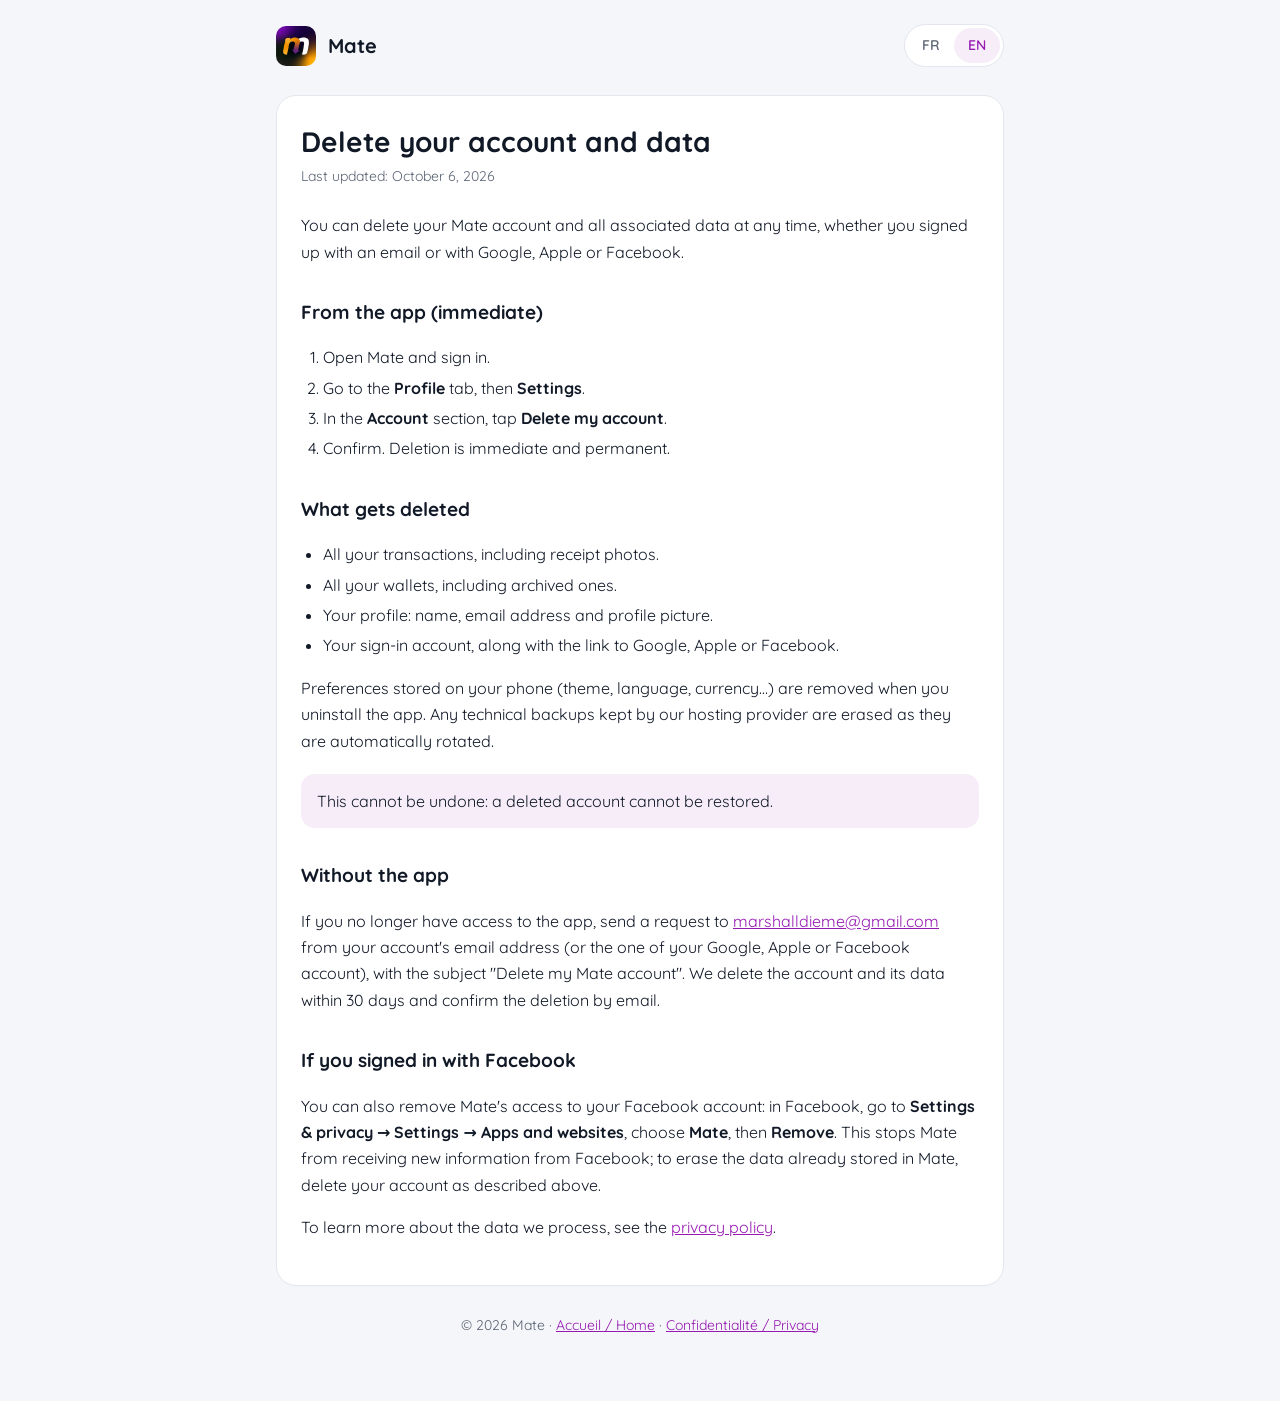
==== data-deletion.html @ c39caa6a "Pages légales de Mate : confidentialité et suppression des données Site statique bilingue (FR / EN) " ====
<!doctype html>
<html lang="fr">
<head>
  <meta charset="utf-8">
  <meta name="viewport" content="width=device-width, initial-scale=1">
  <title>Suppression des données – Mate</title>
  <meta name="title-fr" content="Suppression des données – Mate">
  <meta name="title-en" content="Data Deletion – Mate">
  <meta name="description" content="Comment supprimer ton compte et tes données Mate / How to delete your Mate account and data">
  <link rel="icon" href="assets/icon.png">
  <link rel="preconnect" href="https://fonts.googleapis.com">
  <link rel="preconnect" href="https://fonts.gstatic.com" crossorigin>
  <link href="https://fonts.googleapis.com/css2?family=Quicksand:wght@400;600;700&display=swap" rel="stylesheet">
  <link rel="stylesheet" href="style.css">
  <script src="lang.js"></script>
</head>
<body>
<div class="page">
  <header>
    <a class="brand" href="index.html"><img src="assets/icon.png" alt="">Mate</a>
    <div class="lang-switch" role="group" aria-label="Langue / Language">
      <button type="button" data-set="fr" aria-pressed="true">FR</button>
      <button type="button" data-set="en" aria-pressed="false">EN</button>
    </div>
  </header>

  <!-- ─────────────────────────── FRANÇAIS ─────────────────────────── -->
  <main class="card" data-lang="fr">
    <h1>Supprimer ton compte et tes données</h1>
    <p class="updated">Dernière mise à jour : 6 octobre 2026</p>

    <p>Tu peux supprimer ton compte Mate et toutes les données associées à tout moment, que tu te sois inscrit avec un email ou avec Google, Apple ou Facebook.</p>

    <h2>Depuis l'application (immédiat)</h2>
    <ol>
      <li>Ouvre Mate et connecte-toi.</li>
      <li>Va dans l'onglet <strong>Profil</strong>, puis <strong>Paramètres</strong>.</li>
      <li>Dans la section <strong>Compte</strong>, touche <strong>Supprimer mon compte</strong>.</li>
      <li>Confirme. La suppression est immédiate et définitive.</li>
    </ol>

    <h2>Ce qui est supprimé</h2>
    <ul>
      <li>Toutes tes transactions, y compris les photos de tickets de caisse.</li>
      <li>Tous tes portefeuilles, y compris ceux que tu avais archivés.</li>
      <li>Ton profil : nom, adresse email et photo de profil.</li>
      <li>Ton compte de connexion, ainsi que le lien avec Google, Apple ou Facebook.</li>
    </ul>
    <p>Les préférences enregistrées sur ton téléphone (thème, langue, devise…) disparaissent quand tu désinstalles l'application. Les sauvegardes techniques éventuelles de notre hébergeur sont effacées au fil de leur rotation automatique.</p>
    <div class="note">Cette action est irréversible : un compte supprimé ne peut pas être restauré.</div>

    <h2>Sans l'application</h2>
    <p>Si tu n'as plus accès à l'application, envoie une demande à <a href="mailto:marshalldieme@gmail.com?subject=Suppression%20de%20mon%20compte%20Mate">marshalldieme@gmail.com</a> depuis l'adresse email de ton compte (ou celle de ton compte Google, Apple ou Facebook), avec pour objet « Suppression de mon compte Mate ». Nous supprimons le compte et ses données dans un délai de 30 jours et te confirmons la suppression par email.</p>

    <h2>Si tu t'es connecté avec Facebook</h2>
    <p>Tu peux aussi retirer l'accès de Mate à ton compte Facebook : dans Facebook, va dans <strong>Paramètres et confidentialité → Paramètres → Applications et sites web</strong>, choisis <strong>Mate</strong> puis <strong>Supprimer</strong>. Cela empêche Mate de recevoir de nouvelles informations de Facebook ; pour effacer les données déjà enregistrées dans Mate, supprime ton compte comme indiqué ci-dessus.</p>

    <p>Pour en savoir plus sur les données traitées, consulte la <a href="privacy.html">politique de confidentialité</a>.</p>
  </main>

  <!-- ─────────────────────────── ENGLISH ─────────────────────────── -->
  <main class="card" data-lang="en" hidden>
    <h1>Delete your account and data</h1>
    <p class="updated">Last updated: October 6, 2026</p>

    <p>You can delete your Mate account and all associated data at any time, whether you signed up with an email or with Google, Apple or Facebook.</p>

    <h2>From the app (immediate)</h2>
    <ol>
      <li>Open Mate and sign in.</li>
      <li>Go to the <strong>Profile</strong> tab, then <strong>Settings</strong>.</li>
      <li>In the <strong>Account</strong> section, tap <strong>Delete my account</strong>.</li>
      <li>Confirm. Deletion is immediate and permanent.</li>
    </ol>

    <h2>What gets deleted</h2>
    <ul>
      <li>All your transactions, including receipt photos.</li>
      <li>All your wallets, including archived ones.</li>
      <li>Your profile: name, email address and profile picture.</li>
      <li>Your sign-in account, along with the link to Google, Apple or Facebook.</li>
    </ul>
    <p>Preferences stored on your phone (theme, language, currency…) are removed when you uninstall the app. Any technical backups kept by our hosting provider are erased as they are automatically rotated.</p>
    <div class="note">This cannot be undone: a deleted account cannot be restored.</div>

    <h2>Without the app</h2>
    <p>If you no longer have access to the app, send a request to <a href="mailto:marshalldieme@gmail.com?subject=Delete%20my%20Mate%20account">marshalldieme@gmail.com</a> from your account's email address (or the one of your Google, Apple or Facebook account), with the subject "Delete my Mate account". We delete the account and its data within 30 days and confirm the deletion by email.</p>

    <h2>If you signed in with Facebook</h2>
    <p>You can also remove Mate's access to your Facebook account: in Facebook, go to <strong>Settings &amp; privacy → Settings → Apps and websites</strong>, choose <strong>Mate</strong>, then <strong>Remove</strong>. This stops Mate from receiving new information from Facebook; to erase the data already stored in Mate, delete your account as described above.</p>

    <p>To learn more about the data we process, see the <a href="privacy.html">privacy policy</a>.</p>
  </main>

  <footer>© 2026 Mate · <a href="index.html">Accueil / Home</a> · <a href="privacy.html">Confidentialité / Privacy</a></footer>
</div>
</body>
</html>
---- style.css ----
:root {
  --bg: #f5f6fa;
  --surface: #ffffff;
  --text: #111927;
  --muted: #5b6474;
  --border: #e3e6ee;
  --accent: #9619b2;
  --accent-soft: rgba(150, 25, 178, 0.08);
}

@media (prefers-color-scheme: dark) {
  :root {
    --bg: #111927;
    --surface: #1e293b;
    --text: #f5f6fa;
    --muted: #a3acbd;
    --border: #2c3a52;
    --accent: #fea303;
    --accent-soft: rgba(254, 163, 3, 0.1);
  }
}

* { box-sizing: border-box; }

html { -webkit-text-size-adjust: 100%; }

body {
  margin: 0;
  background: var(--bg);
  color: var(--text);
  font-family: "Quicksand", system-ui, -apple-system, "Segoe UI", Roboto, sans-serif;
  font-size: 16px;
  line-height: 1.65;
}

.page {
  max-width: 760px;
  margin: 0 auto;
  padding: 24px 16px 64px;
}

header {
  display: flex;
  align-items: center;
  justify-content: space-between;
  gap: 16px;
  margin-bottom: 28px;
}

.brand {
  display: flex;
  align-items: center;
  gap: 12px;
  color: inherit;
  text-decoration: none;
  font-weight: 700;
  font-size: 20px;
}

.brand img {
  width: 40px;
  height: 40px;
  border-radius: 10px;
}

.lang-switch {
  display: inline-flex;
  border: 1px solid var(--border);
  border-radius: 999px;
  padding: 3px;
  background: var(--surface);
}

.lang-switch button {
  border: 0;
  background: transparent;
  color: var(--muted);
  font: inherit;
  font-size: 14px;
  font-weight: 600;
  padding: 6px 14px;
  border-radius: 999px;
  cursor: pointer;
}

.lang-switch button[aria-pressed="true"] {
  background: var(--accent-soft);
  color: var(--accent);
}

.card {
  background: var(--surface);
  border: 1px solid var(--border);
  border-radius: 20px;
  padding: 28px 24px;
}

h1 {
  font-size: 28px;
  line-height: 1.25;
  margin: 0 0 6px;
}

.updated {
  color: var(--muted);
  font-size: 14px;
  margin: 0 0 24px;
}

h2 {
  font-size: 19px;
  margin: 32px 0 8px;
}

h3 {
  font-size: 16px;
  margin: 20px 0 4px;
}

p, li { overflow-wrap: anywhere; }

ul, ol { padding-left: 22px; }

li + li { margin-top: 4px; }

a { color: var(--accent); }

.note {
  background: var(--accent-soft);
  border-radius: 14px;
  padding: 14px 16px;
  margin: 20px 0;
}

.links {
  display: grid;
  gap: 12px;
  margin-top: 20px;
}

.links a {
  display: block;
  background: var(--surface);
  border: 1px solid var(--border);
  border-radius: 16px;
  padding: 18px 20px;
  text-decoration: none;
  color: var(--text);
  font-weight: 600;
}

.links a span {
  display: block;
  color: var(--muted);
  font-weight: 400;
  font-size: 14px;
}

footer {
  margin-top: 28px;
  color: var(--muted);
  font-size: 14px;
  text-align: center;
}

[data-lang][hidden] { display: none; }
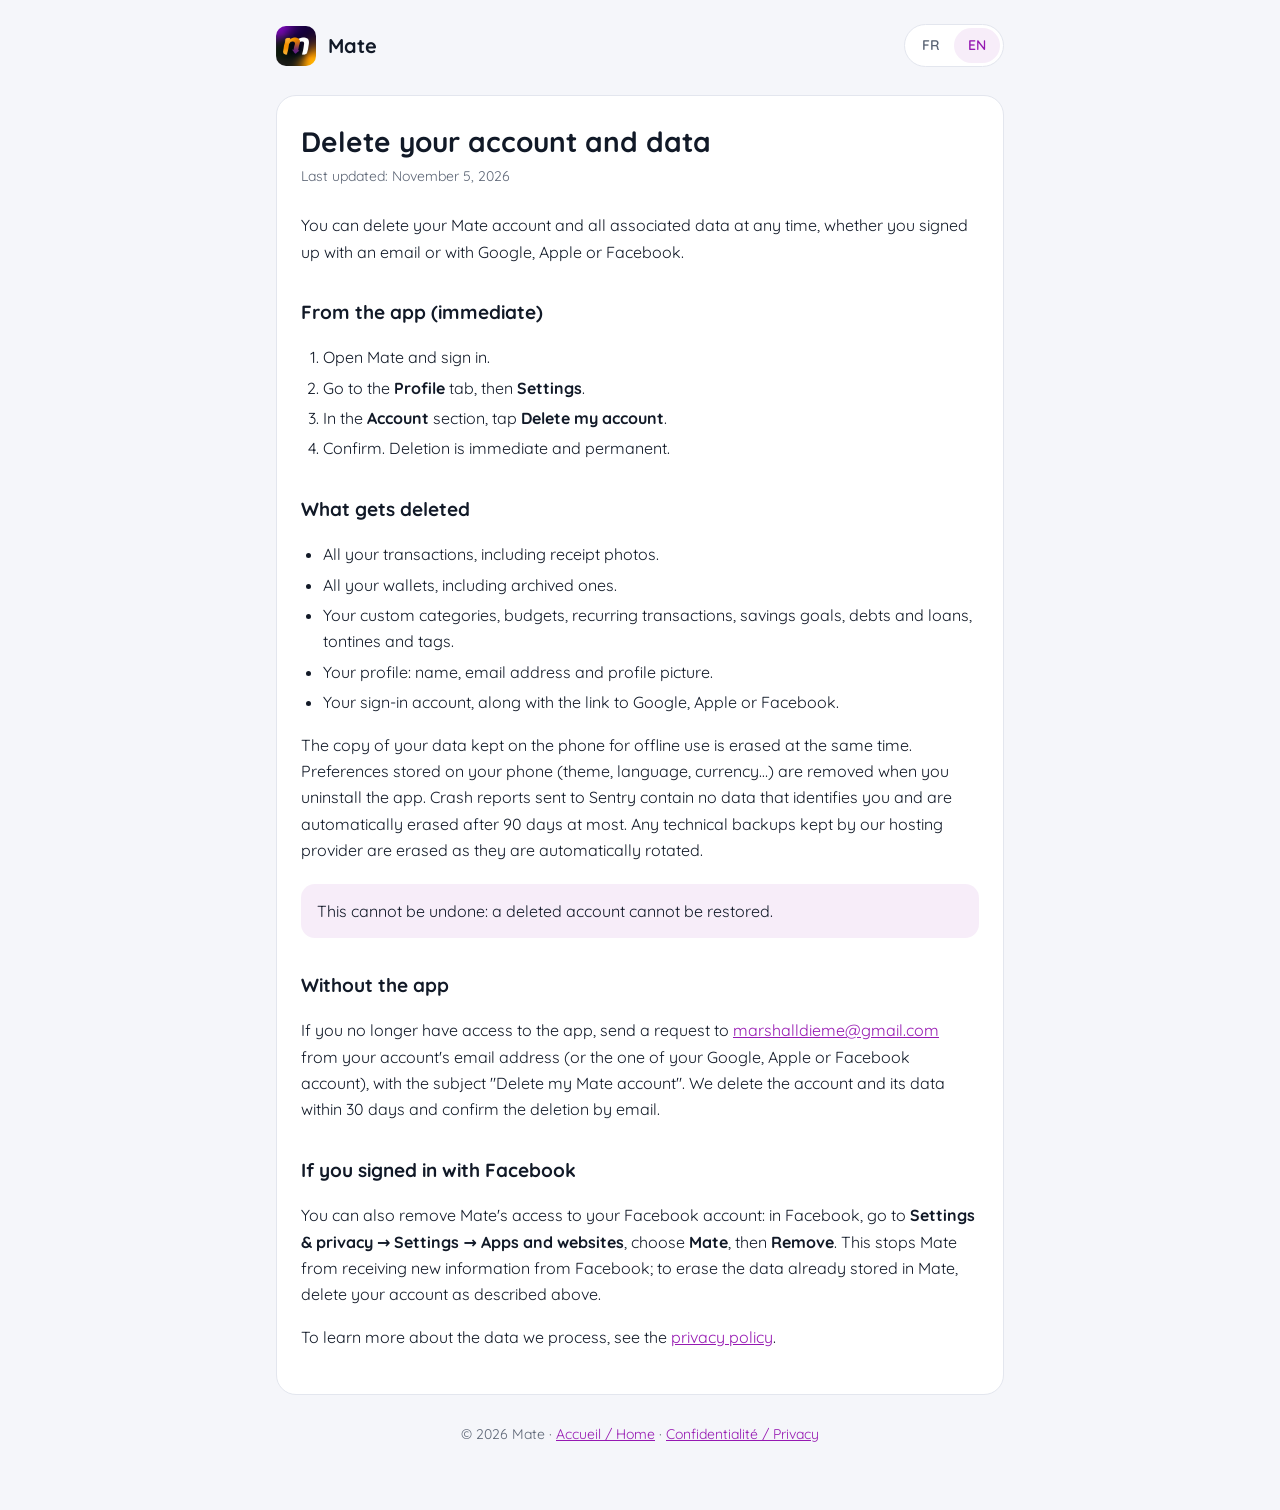
==== commit 5081b777: "Confidentialité : Sentry, copie hors ligne, dettes, tontines, lecture du ticket, export Co-Authored-" ====
--- a/data-deletion.html
+++ b/data-deletion.html
@@ -27,7 +27,7 @@
   <!-- ─────────────────────────── FRANÇAIS ─────────────────────────── -->
   <main class="card" data-lang="fr">
     <h1>Supprimer ton compte et tes données</h1>
-    <p class="updated">Dernière mise à jour : 6 octobre 2026</p>
+    <p class="updated">Dernière mise à jour : 5 novembre 2026</p>
 
     <p>Tu peux supprimer ton compte Mate et toutes les données associées à tout moment, que tu te sois inscrit avec un email ou avec Google, Apple ou Facebook.</p>
 
@@ -43,10 +43,11 @@
     <ul>
       <li>Toutes tes transactions, y compris les photos de tickets de caisse.</li>
       <li>Tous tes portefeuilles, y compris ceux que tu avais archivés.</li>
+      <li>Tes catégories personnalisées, budgets, transactions récurrentes, objectifs d'épargne, dettes et prêts, tontines et étiquettes.</li>
       <li>Ton profil : nom, adresse email et photo de profil.</li>
       <li>Ton compte de connexion, ainsi que le lien avec Google, Apple ou Facebook.</li>
     </ul>
-    <p>Les préférences enregistrées sur ton téléphone (thème, langue, devise…) disparaissent quand tu désinstalles l'application. Les sauvegardes techniques éventuelles de notre hébergeur sont effacées au fil de leur rotation automatique.</p>
+    <p>La copie de tes données gardée sur le téléphone pour le mode hors ligne est effacée en même temps. Les préférences enregistrées sur ton téléphone (thème, langue, devise…) disparaissent quand tu désinstalles l'application. Les rapports de plantage envoyés à Sentry ne contiennent aucune donnée qui t'identifie et sont effacés automatiquement au bout de 90 jours au plus. Les sauvegardes techniques éventuelles de notre hébergeur sont effacées au fil de leur rotation automatique.</p>
     <div class="note">Cette action est irréversible : un compte supprimé ne peut pas être restauré.</div>
 
     <h2>Sans l'application</h2>
@@ -61,7 +62,7 @@
   <!-- ─────────────────────────── ENGLISH ─────────────────────────── -->
   <main class="card" data-lang="en" hidden>
     <h1>Delete your account and data</h1>
-    <p class="updated">Last updated: October 6, 2026</p>
+    <p class="updated">Last updated: November 5, 2026</p>
 
     <p>You can delete your Mate account and all associated data at any time, whether you signed up with an email or with Google, Apple or Facebook.</p>
 
@@ -77,10 +78,11 @@
     <ul>
       <li>All your transactions, including receipt photos.</li>
       <li>All your wallets, including archived ones.</li>
+      <li>Your custom categories, budgets, recurring transactions, savings goals, debts and loans, tontines and tags.</li>
       <li>Your profile: name, email address and profile picture.</li>
       <li>Your sign-in account, along with the link to Google, Apple or Facebook.</li>
     </ul>
-    <p>Preferences stored on your phone (theme, language, currency…) are removed when you uninstall the app. Any technical backups kept by our hosting provider are erased as they are automatically rotated.</p>
+    <p>The copy of your data kept on the phone for offline use is erased at the same time. Preferences stored on your phone (theme, language, currency…) are removed when you uninstall the app. Crash reports sent to Sentry contain no data that identifies you and are automatically erased after 90 days at most. Any technical backups kept by our hosting provider are erased as they are automatically rotated.</p>
     <div class="note">This cannot be undone: a deleted account cannot be restored.</div>
 
     <h2>Without the app</h2>
